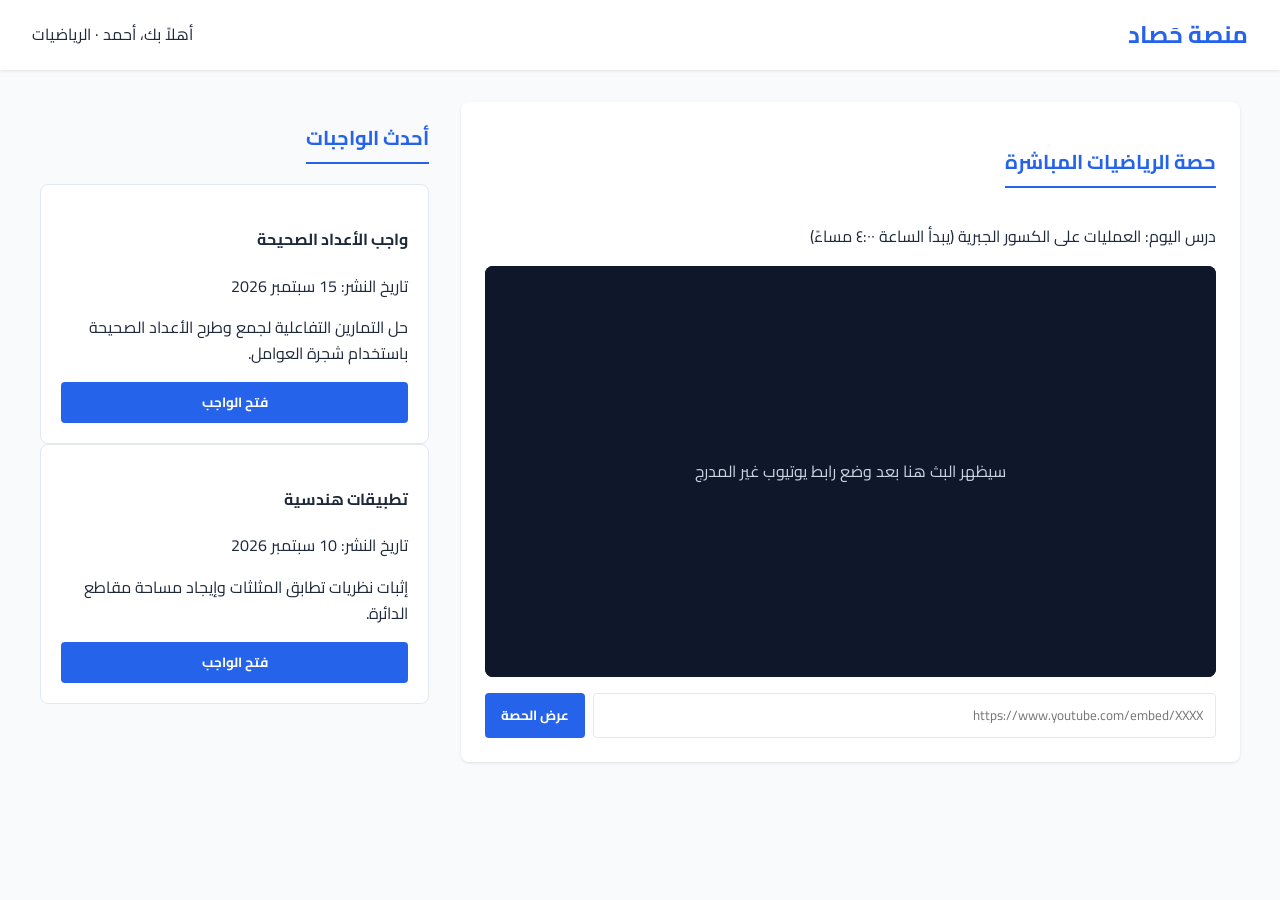
==== index.html @ a53e3abe "Add Hassad student classroom homepage" ====
<!DOCTYPE html>
<html lang="ar" dir="rtl">
<head>
<meta charset="UTF-8">
<meta name="viewport" content="width=device-width, initial-scale=1.0">
<title>لوحة الطالب - حَصاد</title>
<link href="https://fonts.googleapis.com/css2?family=Cairo:wght@400;600;700;800&display=swap" rel="stylesheet">
<style>
:root{--primary-color:#2563eb;--bg-color:#f8fafc;--card-bg:#fff;--text-main:#1e293b;--text-muted:#64748b;--border-color:#e2e8f0}
body{font-family:Cairo,sans-serif;background:var(--bg-color);color:var(--text-main);margin:0;line-height:1.6}
header{background:#fff;padding:1rem 2rem;box-shadow:0 1px 3px rgba(0,0,0,.1);display:flex;justify-content:space-between;align-items:center;flex-wrap:wrap;gap:12px}
header h2{margin:0;color:#2563eb}
.container{max-width:1200px;margin:2rem auto;padding:0 1rem;display:grid;grid-template-columns:2fr 1fr;gap:2rem}
@media(max-width:768px){.container{grid-template-columns:1fr}}
.section-title{font-size:1.25rem;color:#2563eb;border-bottom:2px solid #2563eb;padding-bottom:.5rem;display:inline-block}
.live-section{background:#fff;border-radius:8px;padding:1.5rem;box-shadow:0 1px 3px rgba(0,0,0,.1)}
.assignment-card{background:#fff;border:1px solid #e2e8f0;border-radius:8px;padding:1.25rem}
.video-container{position:relative;padding-bottom:56.25%;height:0;overflow:hidden;border-radius:8px;background:#000;margin-top:1rem}
.video-container iframe,.empty{position:absolute;top:0;right:0;width:100%;height:100%;border:0}
.empty{display:flex;align-items:center;justify-content:center;color:#cbd5e1;text-align:center;background:#0f172a}
.stream-row{display:flex;gap:8px;margin-top:1rem;flex-wrap:wrap}
.stream-row input{flex:1;min-width:180px;border:1px solid #e2e8f0;border-radius:4px;padding:.55rem .75rem;font-family:inherit}
.btn{background:#2563eb;color:#fff;border:0;border-radius:4px;padding:.5rem 1rem;font-weight:700;cursor:pointer;font-family:inherit;width:100%}
.btn.ghost{background:#e2e8f0;color:#1e293b}
.toast{position:fixed;bottom:16px;left:16px;background:#1e293b;color:#fff;padding:10px 14px;border-radius:8px;display:none}
</style>
</head>
<body>
<header>
<h2>منصة حَصاد</h2>
<div>أهلاً بك، أحمد · الرياضيات</div>
</header>
<div class="container">
<main class="live-section">
<h3 class="section-title">حصة الرياضيات المباشرة</h3>
<p>درس اليوم: العمليات على الكسور الجبرية (يبدأ الساعة ٤:٠٠ مساءً)</p>
<div class="video-container" id="player"><div class="empty">سيظهر البث هنا بعد وضع رابط يوتيوب غير المدرج</div></div>
<div class="stream-row">
<input id="embed" placeholder="https://www.youtube.com/embed/XXXX">
<button class="btn" style="width:auto" onclick="showStream()">عرض الحصة</button>
</div>
</main>
<aside id="hw"></aside>
</div>
<div class="toast" id="toast"></div>
<script>
const assignments=[{id:"a1",title:"واجب الأعداد الصحيحة",date:"تاريخ النشر: 15 سبتمبر 2026",text:"حل التمارين التفاعلية لجمع وطرح الأعداد الصحيحة باستخدام شجرة العوامل.",open:true},{id:"a2",title:"تطبيقات هندسية",date:"تاريخ النشر: 10 سبتمبر 2026",text:"إثبات نظريات تطابق المثلثات وإيجاد مساحة مقاطع الدائرة.",open:true}];
function toast(m){const e=document.getElementById("toast");e.textContent=m;e.style.display="block";setTimeout(()=>e.style.display="none",1800)}
function renderHw(){document.getElementById("hw").innerHTML='<h3 class="section-title">أحدث الواجبات</h3>'+assignments.map(a=>'<div class="assignment-card"><h4>'+a.title+'</h4><div class="assignment-meta">'+a.date+'</div><p>'+a.text+'</p><button class="btn" onclick="openHw(\''+a.id+'\')">فتح الواجب</button></div>').join('')}
function openHw(id){toast("تم فتح الواجب")}
function showStream(){const u=document.getElementById("embed").value.trim();if(!u){toast("ضع رابط التضمين أولاً");return}document.getElementById("player").innerHTML='<iframe src="'+u+'" allowfullscreen style="position:absolute;inset:0;width:100%;height:100%;border:0"></iframe>';toast("ظهر البث")}
renderHw();
</script>
</body>
</html>
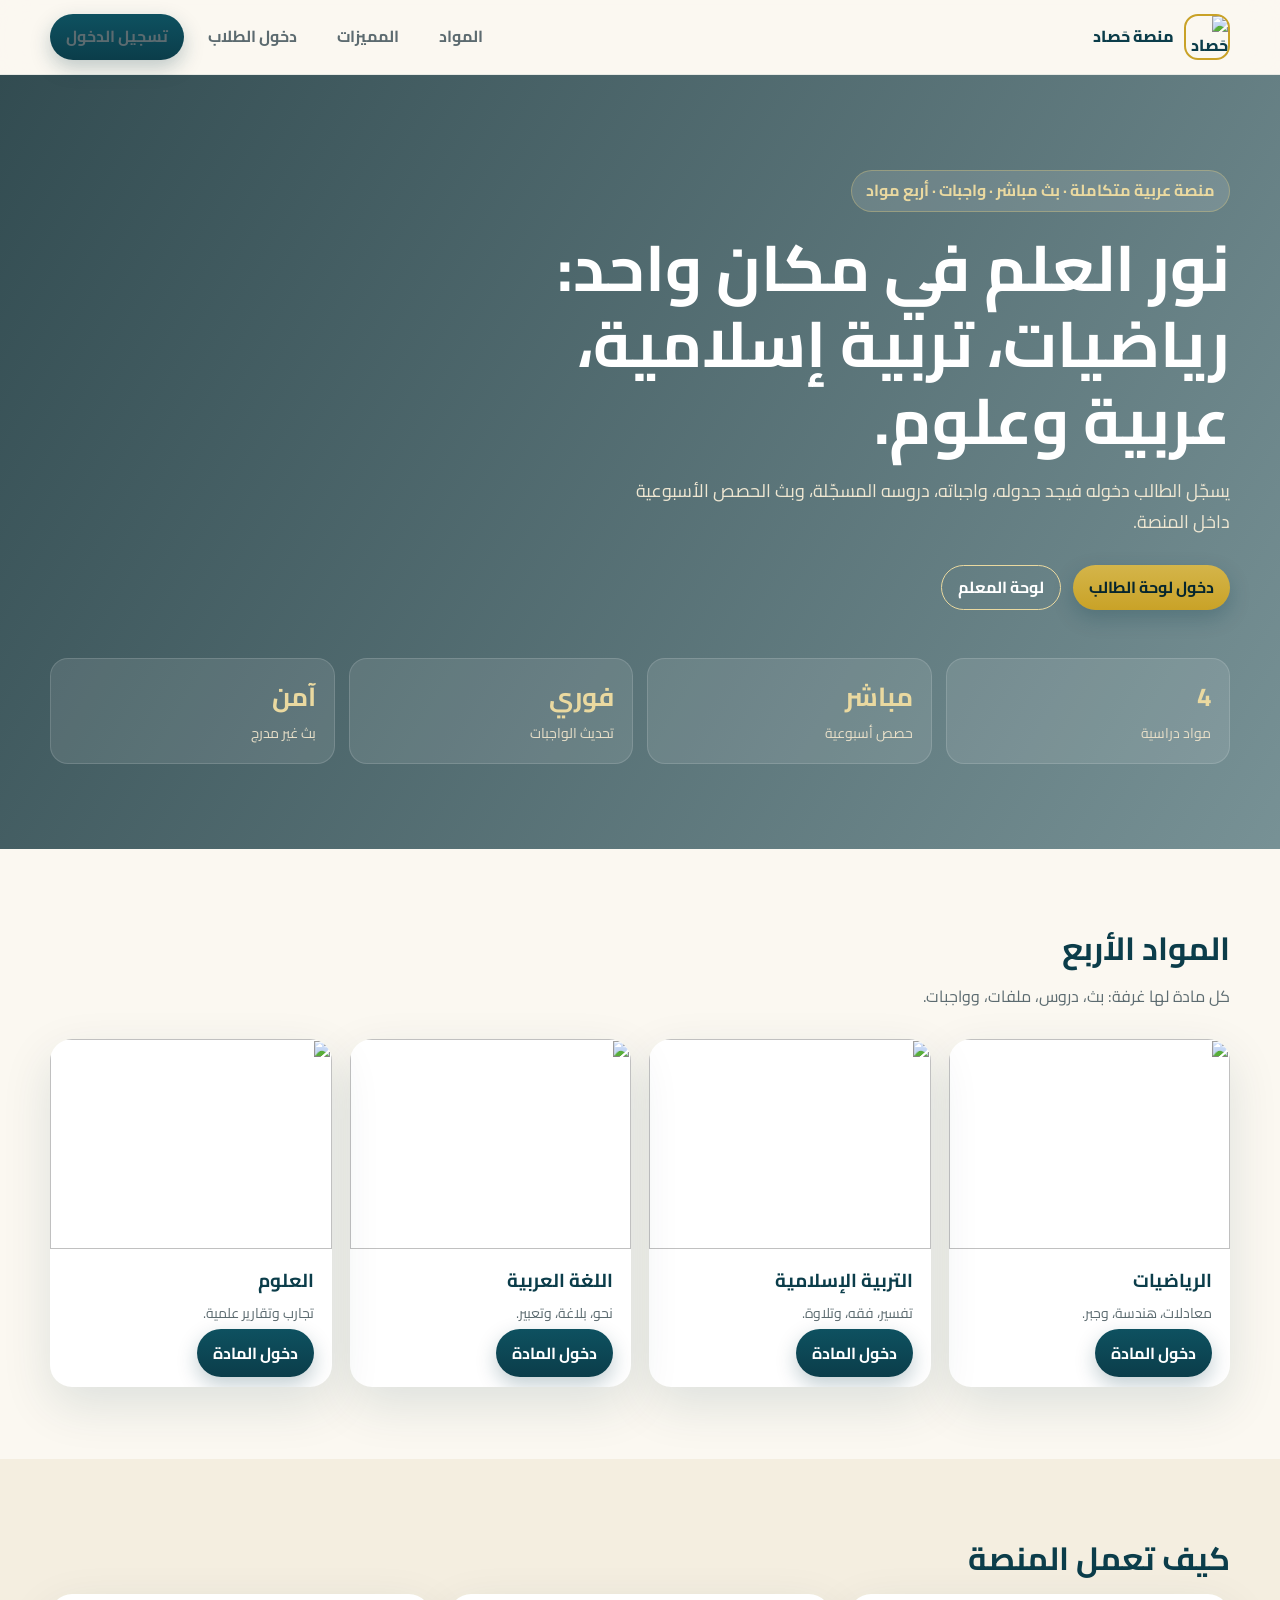
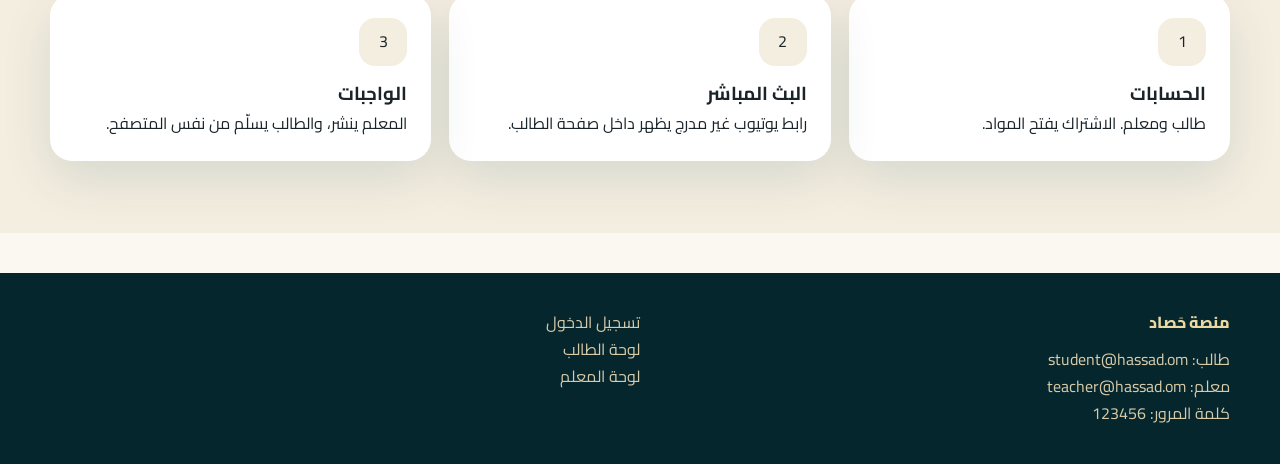
==== commit a45d2a66: "Replace demo classroom with full Hassad homepage" ====
--- a/index.html
+++ b/index.html
@@ -1,55 +1,72 @@
 <!DOCTYPE html>
 <html lang="ar" dir="rtl">
 <head>
-<meta charset="UTF-8">
-<meta name="viewport" content="width=device-width, initial-scale=1.0">
-<title>لوحة الطالب - حَصاد</title>
-<link href="https://fonts.googleapis.com/css2?family=Cairo:wght@400;600;700;800&display=swap" rel="stylesheet">
-<style>
-:root{--primary-color:#2563eb;--bg-color:#f8fafc;--card-bg:#fff;--text-main:#1e293b;--text-muted:#64748b;--border-color:#e2e8f0}
-body{font-family:Cairo,sans-serif;background:var(--bg-color);color:var(--text-main);margin:0;line-height:1.6}
-header{background:#fff;padding:1rem 2rem;box-shadow:0 1px 3px rgba(0,0,0,.1);display:flex;justify-content:space-between;align-items:center;flex-wrap:wrap;gap:12px}
-header h2{margin:0;color:#2563eb}
-.container{max-width:1200px;margin:2rem auto;padding:0 1rem;display:grid;grid-template-columns:2fr 1fr;gap:2rem}
-@media(max-width:768px){.container{grid-template-columns:1fr}}
-.section-title{font-size:1.25rem;color:#2563eb;border-bottom:2px solid #2563eb;padding-bottom:.5rem;display:inline-block}
-.live-section{background:#fff;border-radius:8px;padding:1.5rem;box-shadow:0 1px 3px rgba(0,0,0,.1)}
-.assignment-card{background:#fff;border:1px solid #e2e8f0;border-radius:8px;padding:1.25rem}
-.video-container{position:relative;padding-bottom:56.25%;height:0;overflow:hidden;border-radius:8px;background:#000;margin-top:1rem}
-.video-container iframe,.empty{position:absolute;top:0;right:0;width:100%;height:100%;border:0}
-.empty{display:flex;align-items:center;justify-content:center;color:#cbd5e1;text-align:center;background:#0f172a}
-.stream-row{display:flex;gap:8px;margin-top:1rem;flex-wrap:wrap}
-.stream-row input{flex:1;min-width:180px;border:1px solid #e2e8f0;border-radius:4px;padding:.55rem .75rem;font-family:inherit}
-.btn{background:#2563eb;color:#fff;border:0;border-radius:4px;padding:.5rem 1rem;font-weight:700;cursor:pointer;font-family:inherit;width:100%}
-.btn.ghost{background:#e2e8f0;color:#1e293b}
-.toast{position:fixed;bottom:16px;left:16px;background:#1e293b;color:#fff;padding:10px 14px;border-radius:8px;display:none}
-</style>
+  <meta charset="UTF-8" />
+  <meta name="viewport" content="width=device-width, initial-scale=1.0" />
+  <title>منصة حَصاد التعليمية</title>
+  <link href="https://fonts.googleapis.com/css2?family=Cairo:wght@400;600;700;800&display=swap" rel="stylesheet">
+  <link rel="stylesheet" href="css/style.css" />
 </head>
 <body>
-<header>
-<h2>منصة حَصاد</h2>
-<div>أهلاً بك، أحمد · الرياضيات</div>
-</header>
-<div class="container">
-<main class="live-section">
-<h3 class="section-title">حصة الرياضيات المباشرة</h3>
-<p>درس اليوم: العمليات على الكسور الجبرية (يبدأ الساعة ٤:٠٠ مساءً)</p>
-<div class="video-container" id="player"><div class="empty">سيظهر البث هنا بعد وضع رابط يوتيوب غير المدرج</div></div>
-<div class="stream-row">
-<input id="embed" placeholder="https://www.youtube.com/embed/XXXX">
-<button class="btn" style="width:auto" onclick="showStream()">عرض الحصة</button>
-</div>
-</main>
-<aside id="hw"></aside>
-</div>
-<div class="toast" id="toast"></div>
-<script>
-const assignments=[{id:"a1",title:"واجب الأعداد الصحيحة",date:"تاريخ النشر: 15 سبتمبر 2026",text:"حل التمارين التفاعلية لجمع وطرح الأعداد الصحيحة باستخدام شجرة العوامل.",open:true},{id:"a2",title:"تطبيقات هندسية",date:"تاريخ النشر: 10 سبتمبر 2026",text:"إثبات نظريات تطابق المثلثات وإيجاد مساحة مقاطع الدائرة.",open:true}];
-function toast(m){const e=document.getElementById("toast");e.textContent=m;e.style.display="block";setTimeout(()=>e.style.display="none",1800)}
-function renderHw(){document.getElementById("hw").innerHTML='<h3 class="section-title">أحدث الواجبات</h3>'+assignments.map(a=>'<div class="assignment-card"><h4>'+a.title+'</h4><div class="assignment-meta">'+a.date+'</div><p>'+a.text+'</p><button class="btn" onclick="openHw(\''+a.id+'\')">فتح الواجب</button></div>').join('')}
-function openHw(id){toast("تم فتح الواجب")}
-function showStream(){const u=document.getElementById("embed").value.trim();if(!u){toast("ضع رابط التضمين أولاً");return}document.getElementById("player").innerHTML='<iframe src="'+u+'" allowfullscreen style="position:absolute;inset:0;width:100%;height:100%;border:0"></iframe>';toast("ظهر البث")}
-renderHw();
-</script>
+  <nav class="nav">
+    <div class="container nav-inner">
+      <a class="brand" href="index.html">
+        <img src="https://dummyimage.com/92x92/0b3d4a/ead9a0.png&text=%D8%AD" alt="حَصاد">
+        <span>منصة حَصاد</span>
+      </a>
+      <div class="nav-links">
+        <a href="#subjects">المواد</a>
+        <a href="#features">المميزات</a>
+        <a href="login.html">دخول الطلاب</a>
+        <a class="btn" href="login.html">تسجيل الدخول</a>
+      </div>
+    </div>
+  </nav>
+  <header class="hero">
+    <div class="hero-bg"></div>
+    <div class="container hero-content">
+      <div class="kicker">منصة عربية متكاملة · بث مباشر · واجبات · أربع مواد</div>
+      <h1>نور العلم في مكان واحد:<br>رياضيات، تربية إسلامية، عربية وعلوم.</h1>
+      <p>يسجّل الطالب دخوله فيجد جدوله، واجباته، دروسه المسجّلة، وبث الحصص الأسبوعية داخل المنصة.</p>
+      <div class="hero-actions">
+        <a class="btn btn-gold" href="login.html">دخول لوحة الطالب</a>
+        <a class="btn-outline" href="login.html" style="color:#fff;border-color:#ead9a0">لوحة المعلم</a>
+      </div>
+      <div class="stats">
+        <div class="stat"><b>4</b><span>مواد دراسية</span></div>
+        <div class="stat"><b>مباشر</b><span>حصص أسبوعية</span></div>
+        <div class="stat"><b>فوري</b><span>تحديث الواجبات</span></div>
+        <div class="stat"><b>آمن</b><span>بث غير مدرج</span></div>
+      </div>
+    </div>
+  </header>
+  <section class="section" id="subjects">
+    <div class="container">
+      <h2>المواد الأربع</h2>
+      <p class="lead">كل مادة لها غرفة: بث، دروس، ملفات، وواجبات.</p>
+      <div class="subjects">
+        <article class="subject-card"><img src="https://images.unsplash.com/photo-1635070041078-e363dbe005cb?auto=format&fit=crop&w=800&q=80" alt=""><div class="body"><h3>الرياضيات</h3><p>معادلات، هندسة، وجبر.</p><a class="btn" href="login.html">دخول المادة</a></div></article>
+        <article class="subject-card"><img src="https://images.unsplash.com/photo-1609599006353-e629aaabfeae?auto=format&fit=crop&w=800&q=80" alt=""><div class="body"><h3>التربية الإسلامية</h3><p>تفسير، فقه، وتلاوة.</p><a class="btn" href="login.html">دخول المادة</a></div></article>
+        <article class="subject-card"><img src="https://images.unsplash.com/photo-1456513080800-7d93d16e6986?auto=format&fit=crop&w=800&q=80" alt=""><div class="body"><h3>اللغة العربية</h3><p>نحو، بلاغة، وتعبير.</p><a class="btn" href="login.html">دخول المادة</a></div></article>
+        <article class="subject-card"><img src="https://images.unsplash.com/photo-1532094349884-543bc11b234d?auto=format&fit=crop&w=800&q=80" alt=""><div class="body"><h3>العلوم</h3><p>تجارب وتقارير علمية.</p><a class="btn" href="login.html">دخول المادة</a></div></article>
+      </div>
+    </div>
+  </section>
+  <section class="section" id="features" style="background:#f4eee0">
+    <div class="container">
+      <h2>كيف تعمل المنصة</h2>
+      <div class="features">
+        <div class="feature"><div class="icon-badge">1</div><h3>الحسابات</h3><p>طالب ومعلم. الاشتراك يفتح المواد.</p></div>
+        <div class="feature"><div class="icon-badge">2</div><h3>البث المباشر</h3><p>رابط يوتيوب غير مدرج يظهر داخل صفحة الطالب.</p></div>
+        <div class="feature"><div class="icon-badge">3</div><h3>الواجبات</h3><p>المعلم ينشر، والطالب يسلّم من نفس المتصفح.</p></div>
+      </div>
+    </div>
+  </section>
+  <footer>
+    <div class="container footer-grid">
+      <div><div class="brand" style="color:#ead9a0;margin-bottom:10px">منصة حَصاد</div><p>طالب: student@hassad.om<br>معلم: teacher@hassad.om<br>كلمة المرور: 123456</p></div>
+      <div><p><a href="login.html">تسجيل الدخول</a></p><p><a href="dashboard.html">لوحة الطالب</a></p><p><a href="admin.html">لوحة المعلم</a></p></div>
+    </div>
+  </footer>
 </body>
 </html>
--- a/css/style.css
+++ b/css/style.css
@@ -0,0 +1,58 @@
+:root{--teal-950:#06262e;--teal-900:#0b3d4a;--teal-800:#0e5160;--teal-700:#14697c;--gold-500:#c9a227;--gold-400:#d4b54a;--gold-200:#ead9a0;--cream-50:#fbf8f1;--cream-100:#f4eee0;--cream-200:#e8dcc4;--ink:#1a2428;--muted:#5c6b70;--white:#fff;--success:#1b7a4a;--danger:#b42318;--live:#e11d48;--shadow:0 18px 50px rgba(11,61,74,.12);--radius:22px;--font:"Cairo",system-ui,sans-serif}
+*{box-sizing:border-box;margin:0;padding:0}html{scroll-behavior:smooth}body{font-family:var(--font);background:var(--cream-50);color:var(--ink);direction:rtl;min-height:100vh;line-height:1.7}a{color:inherit;text-decoration:none}button,input,select,textarea{font-family:inherit}img{max-width:100%;display:block}.container{width:min(1180px,calc(100% - 40px));margin-inline:auto}
+.nav{position:sticky;top:0;z-index:40;background:rgba(251,248,241,.88);backdrop-filter:blur(16px);border-bottom:1px solid rgba(11,61,74,.08)}
+.nav-inner{display:flex;align-items:center;justify-content:space-between;padding:14px 0;gap:16px}
+.brand{display:flex;align-items:center;gap:10px;font-weight:800;color:var(--teal-900)}
+.brand img{width:46px;height:46px;object-fit:cover;border-radius:14px;border:2px solid var(--gold-500)}
+.nav-links{display:flex;gap:8px;align-items:center;flex-wrap:wrap}
+.nav-links a,.ghost-btn,.btn{border:0;cursor:pointer;border-radius:999px;padding:9px 16px;font-weight:700}
+.nav-links a{color:var(--muted)}.nav-links a:hover{color:var(--teal-900);background:var(--cream-100)}
+.btn{background:linear-gradient(180deg,var(--teal-800),var(--teal-900));color:#fff;box-shadow:0 8px 20px rgba(11,61,74,.25)}
+.btn-gold{background:linear-gradient(180deg,var(--gold-400),var(--gold-500));color:var(--teal-950)}
+.btn-outline{background:transparent;border:1.5px solid var(--teal-800);color:var(--teal-900);border-radius:999px;padding:8px 16px;font-weight:700;cursor:pointer}
+.ghost-btn{background:var(--cream-100);color:var(--teal-900)}
+.hero{position:relative;overflow:hidden;min-height:86vh;display:grid;place-items:center;color:#fff}
+.hero-bg{position:absolute;inset:0;background:linear-gradient(120deg,rgba(6,38,46,.82),rgba(11,61,74,.55)),url("https://images.unsplash.com/photo-1580582932707-520aed937b7b?auto=format&fit=crop&w=1600&q=80") center/cover no-repeat}
+.hero-content{position:relative;z-index:2;padding:80px 0 70px}
+.kicker{display:inline-flex;background:rgba(255,255,255,.12);border:1px solid rgba(233,205,120,.35);color:var(--gold-200);padding:6px 14px;border-radius:999px;font-weight:700;margin-bottom:18px}
+.hero h1{font-size:clamp(34px,5vw,64px);line-height:1.2;max-width:780px}
+.hero p{max-width:620px;margin:16px 0 28px;font-size:18px;color:#efe7d2}
+.hero-actions{display:flex;gap:12px;flex-wrap:wrap}
+.stats{display:grid;grid-template-columns:repeat(4,1fr);gap:14px;margin-top:48px}
+.stat{background:rgba(255,255,255,.1);border:1px solid rgba(255,255,255,.14);border-radius:18px;padding:16px 18px}
+.stat b{display:block;font-size:26px;color:var(--gold-200)}.stat span{color:#e8dfc8;font-size:14px}
+.section{padding:72px 0}.section h2{font-size:32px;color:var(--teal-900);margin-bottom:8px}.lead{color:var(--muted);margin-bottom:28px;max-width:640px}
+.subjects{display:grid;grid-template-columns:repeat(4,1fr);gap:18px}
+.subject-card{background:#fff;border-radius:var(--radius);overflow:hidden;box-shadow:var(--shadow)}
+.subject-card img{height:210px;width:100%;object-fit:cover}.subject-card .body{padding:16px 18px 20px}.subject-card h3{color:var(--teal-900);margin-bottom:6px}.subject-card p{color:var(--muted);font-size:14px;margin-bottom:14px}
+.features{display:grid;grid-template-columns:repeat(3,1fr);gap:18px}
+.feature{background:#fff;border-radius:var(--radius);padding:24px;box-shadow:var(--shadow)}
+.icon-badge{width:48px;height:48px;border-radius:16px;display:grid;place-items:center;background:var(--cream-100);margin-bottom:12px}
+.auth-wrap{min-height:calc(100vh - 80px);display:grid;place-items:center;padding:40px 0}
+.auth-card{width:min(460px,100%);background:#fff;border-radius:28px;box-shadow:var(--shadow);padding:32px 28px}
+.auth-card h1{color:var(--teal-900);margin:8px 0 6px}
+.field{margin-bottom:14px}.field label{display:block;font-weight:700;margin-bottom:6px;color:var(--teal-900)}
+.field input,.field select,.field textarea{width:100%;border:1.5px solid #d9d0bc;background:var(--cream-50);border-radius:14px;padding:12px 14px;font-size:15px}
+.hint{color:var(--muted);font-size:13px;margin-top:10px}.error{color:var(--danger);font-weight:700;min-height:22px}
+.app-shell{display:grid;grid-template-columns:260px 1fr;min-height:100vh}
+.sidebar{background:var(--teal-950);color:#e8dfc8;padding:22px 16px}
+.side-nav{display:flex;flex-direction:column;gap:6px;margin-top:28px}
+.side-nav a{padding:10px 12px;border-radius:12px;color:#d8cba8}
+.side-nav a.active,.side-nav a:hover{background:rgba(201,162,39,.16);color:#fff}
+.main{padding:28px}.topbar{display:flex;justify-content:space-between;align-items:center;gap:12px;margin-bottom:24px}
+.user-chip{display:flex;align-items:center;gap:10px;background:#fff;padding:8px 12px;border-radius:999px;box-shadow:var(--shadow)}
+.avatar{width:38px;height:38px;border-radius:50%;background:var(--teal-800);color:#fff;display:grid;place-items:center;font-weight:800}
+.grid-4{display:grid;grid-template-columns:repeat(4,1fr);gap:16px}.grid-2{display:grid;grid-template-columns:1.4fr .8fr;gap:16px}
+.card{background:#fff;border-radius:22px;padding:18px;box-shadow:var(--shadow)}
+.mini-subject img{height:120px;width:100%;object-fit:cover;border-radius:16px;margin-bottom:10px}
+.live-dot{width:8px;height:8px;background:var(--live);border-radius:50%;display:inline-block;margin-left:6px}
+.badge{display:inline-flex;border-radius:999px;padding:4px 10px;font-size:12px;font-weight:800}
+.badge-live{background:#ffe4e8;color:var(--live)}.badge-soon{background:#fff4d6;color:#8a6a00}.badge-done{background:#e5f6ec;color:var(--success)}.badge-wait{background:#eef3f5;color:var(--muted)}
+.list{display:flex;flex-direction:column;gap:10px}.row{display:flex;justify-content:space-between;align-items:center;gap:10px;padding:12px;background:var(--cream-50);border-radius:14px}
+.tabs{display:flex;gap:8px;flex-wrap:wrap;margin-bottom:16px}.tab{border:0;background:var(--cream-100);color:var(--teal-900);padding:8px 14px;border-radius:999px;font-weight:700;cursor:pointer}.tab.active{background:var(--teal-900);color:#fff}
+.panel{display:none}.panel.active{display:block}
+.player{background:#06161b;border-radius:20px;overflow:hidden;aspect-ratio:16/9;position:relative}.player iframe{width:100%;height:100%;border:0}.player-empty{height:100%;display:grid;place-items:center;color:#ead9a0;text-align:center;padding:24px}
+.table{width:100%;border-collapse:collapse}.table th,.table td{text-align:right;padding:12px 10px;border-bottom:1px solid #eee3cc}
+footer{background:var(--teal-950);color:#d8cba8;padding:36px 0;margin-top:40px}.footer-grid{display:grid;grid-template-columns:2fr 1fr 1fr;gap:24px}
+.toast{position:fixed;bottom:20px;left:20px;background:var(--teal-900);color:#fff;padding:12px 16px;border-radius:14px;display:none;z-index:80}
+@media(max-width:980px){.subjects,.features,.stats,.grid-4,.grid-2,.footer-grid,.app-shell{grid-template-columns:1fr}.sidebar{height:auto}}
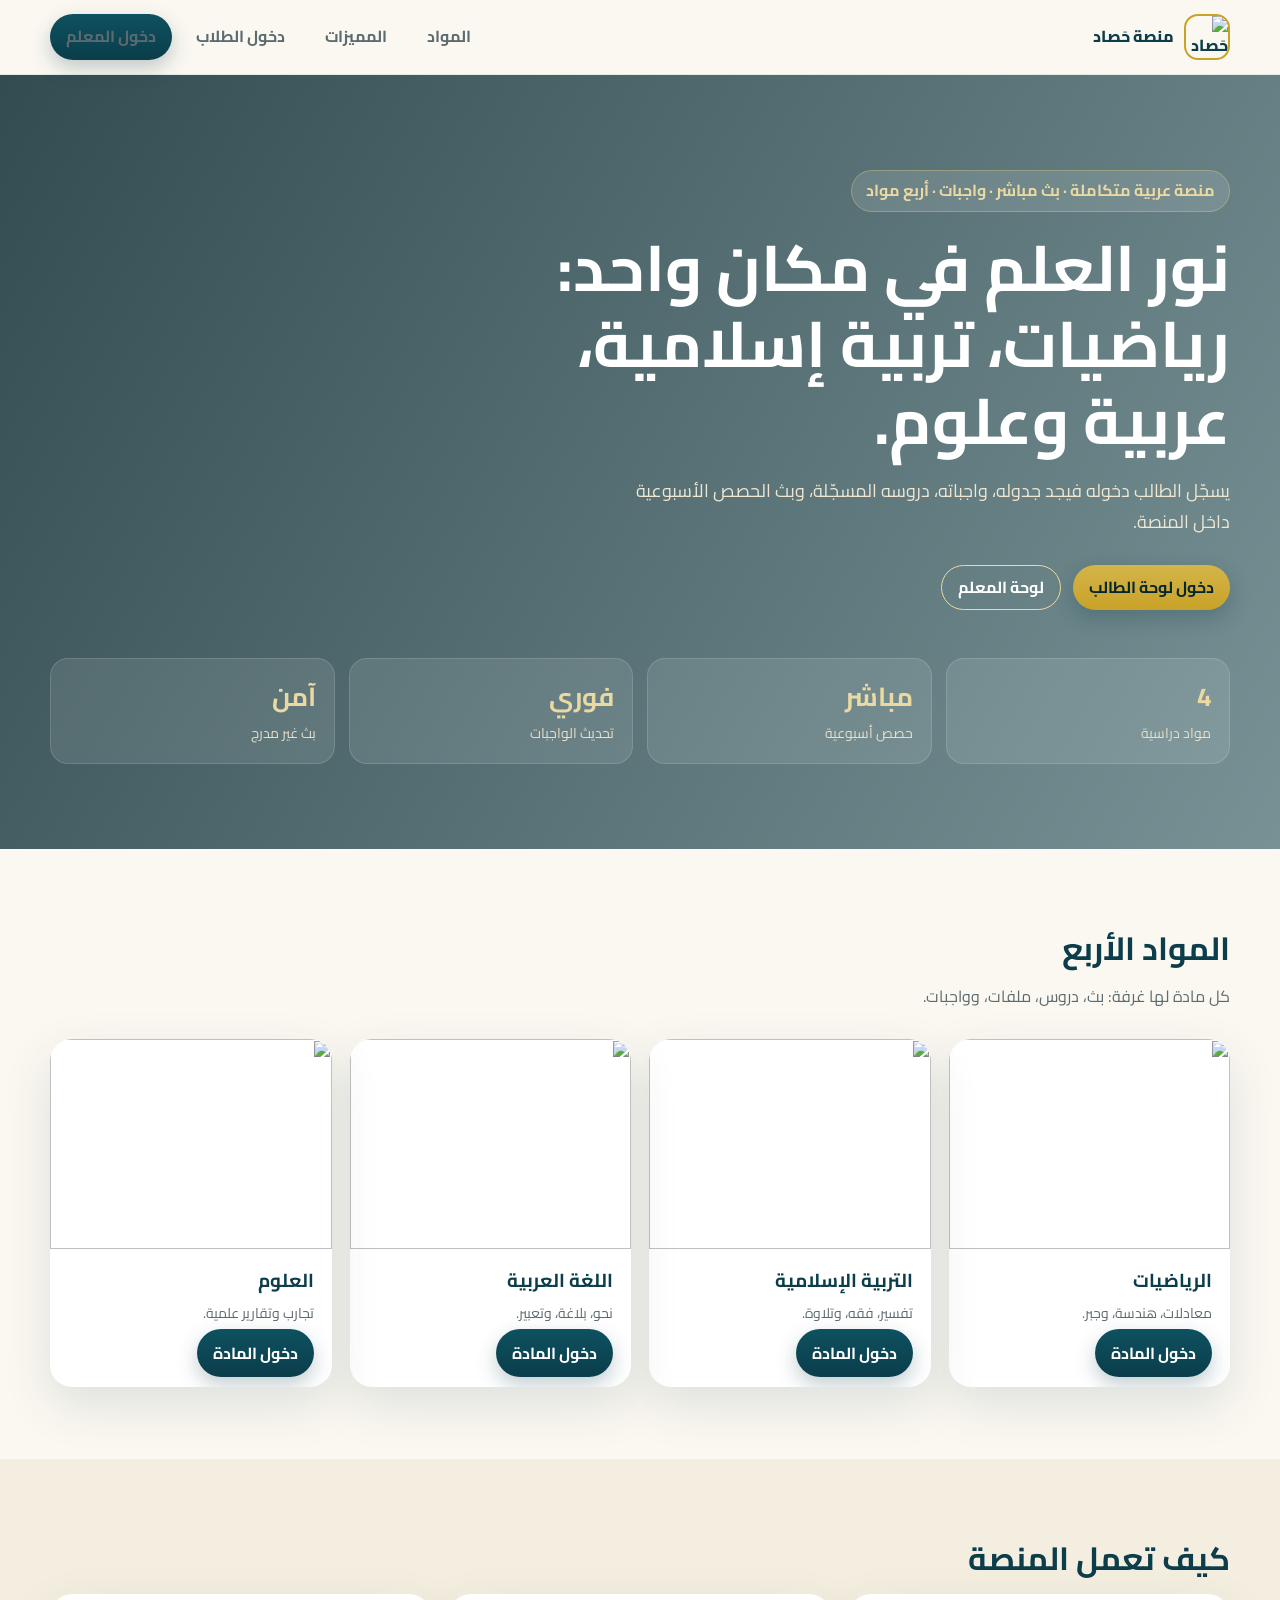
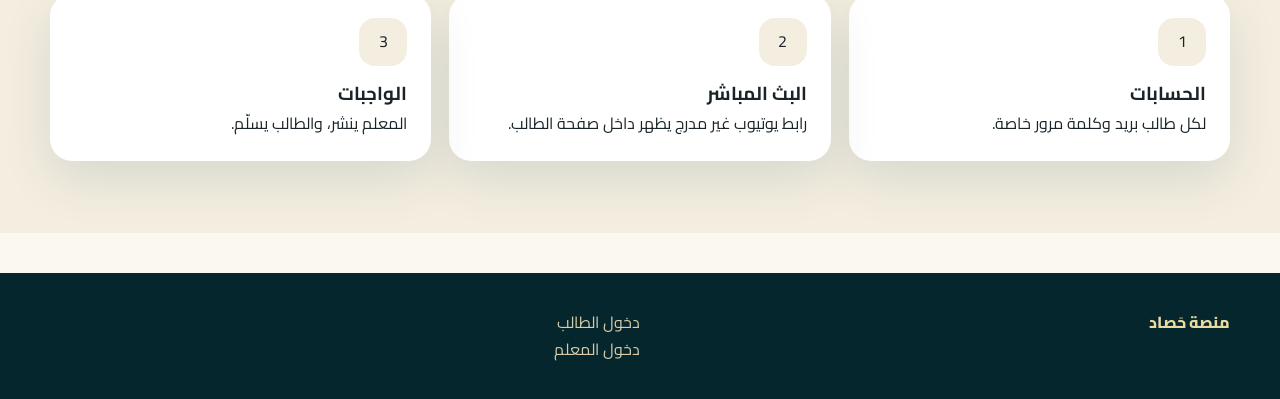
==== commit 6f6122c0: "Point teacher button to teacher login" ====
--- a/index.html
+++ b/index.html
@@ -18,7 +18,7 @@
         <a href="#subjects">المواد</a>
         <a href="#features">المميزات</a>
         <a href="login.html">دخول الطلاب</a>
-        <a class="btn" href="login.html">تسجيل الدخول</a>
+        <a class="btn" href="login.html?as=teacher">دخول المعلم</a>
       </div>
     </div>
   </nav>
@@ -30,7 +30,7 @@
       <p>يسجّل الطالب دخوله فيجد جدوله، واجباته، دروسه المسجّلة، وبث الحصص الأسبوعية داخل المنصة.</p>
       <div class="hero-actions">
         <a class="btn btn-gold" href="login.html">دخول لوحة الطالب</a>
-        <a class="btn-outline" href="login.html" style="color:#fff;border-color:#ead9a0">لوحة المعلم</a>
+        <a class="btn-outline" href="login.html?as=teacher" style="color:#fff;border-color:#ead9a0">لوحة المعلم</a>
       </div>
       <div class="stats">
         <div class="stat"><b>4</b><span>مواد دراسية</span></div>
@@ -56,16 +56,16 @@
     <div class="container">
       <h2>كيف تعمل المنصة</h2>
       <div class="features">
-        <div class="feature"><div class="icon-badge">1</div><h3>الحسابات</h3><p>طالب ومعلم. الاشتراك يفتح المواد.</p></div>
+        <div class="feature"><div class="icon-badge">1</div><h3>الحسابات</h3><p>لكل طالب بريد وكلمة مرور خاصة.</p></div>
         <div class="feature"><div class="icon-badge">2</div><h3>البث المباشر</h3><p>رابط يوتيوب غير مدرج يظهر داخل صفحة الطالب.</p></div>
-        <div class="feature"><div class="icon-badge">3</div><h3>الواجبات</h3><p>المعلم ينشر، والطالب يسلّم من نفس المتصفح.</p></div>
+        <div class="feature"><div class="icon-badge">3</div><h3>الواجبات</h3><p>المعلم ينشر، والطالب يسلّم.</p></div>
       </div>
     </div>
   </section>
   <footer>
     <div class="container footer-grid">
-      <div><div class="brand" style="color:#ead9a0;margin-bottom:10px">منصة حَصاد</div><p>طالب: student@hassad.om<br>معلم: teacher@hassad.om<br>كلمة المرور: 123456</p></div>
-      <div><p><a href="login.html">تسجيل الدخول</a></p><p><a href="dashboard.html">لوحة الطالب</a></p><p><a href="admin.html">لوحة المعلم</a></p></div>
+      <div><div class="brand" style="color:#ead9a0;margin-bottom:10px">منصة حَصاد</div></div>
+      <div><p><a href="login.html">دخول الطالب</a></p><p><a href="login.html?as=teacher">دخول المعلم</a></p></div>
     </div>
   </footer>
 </body>
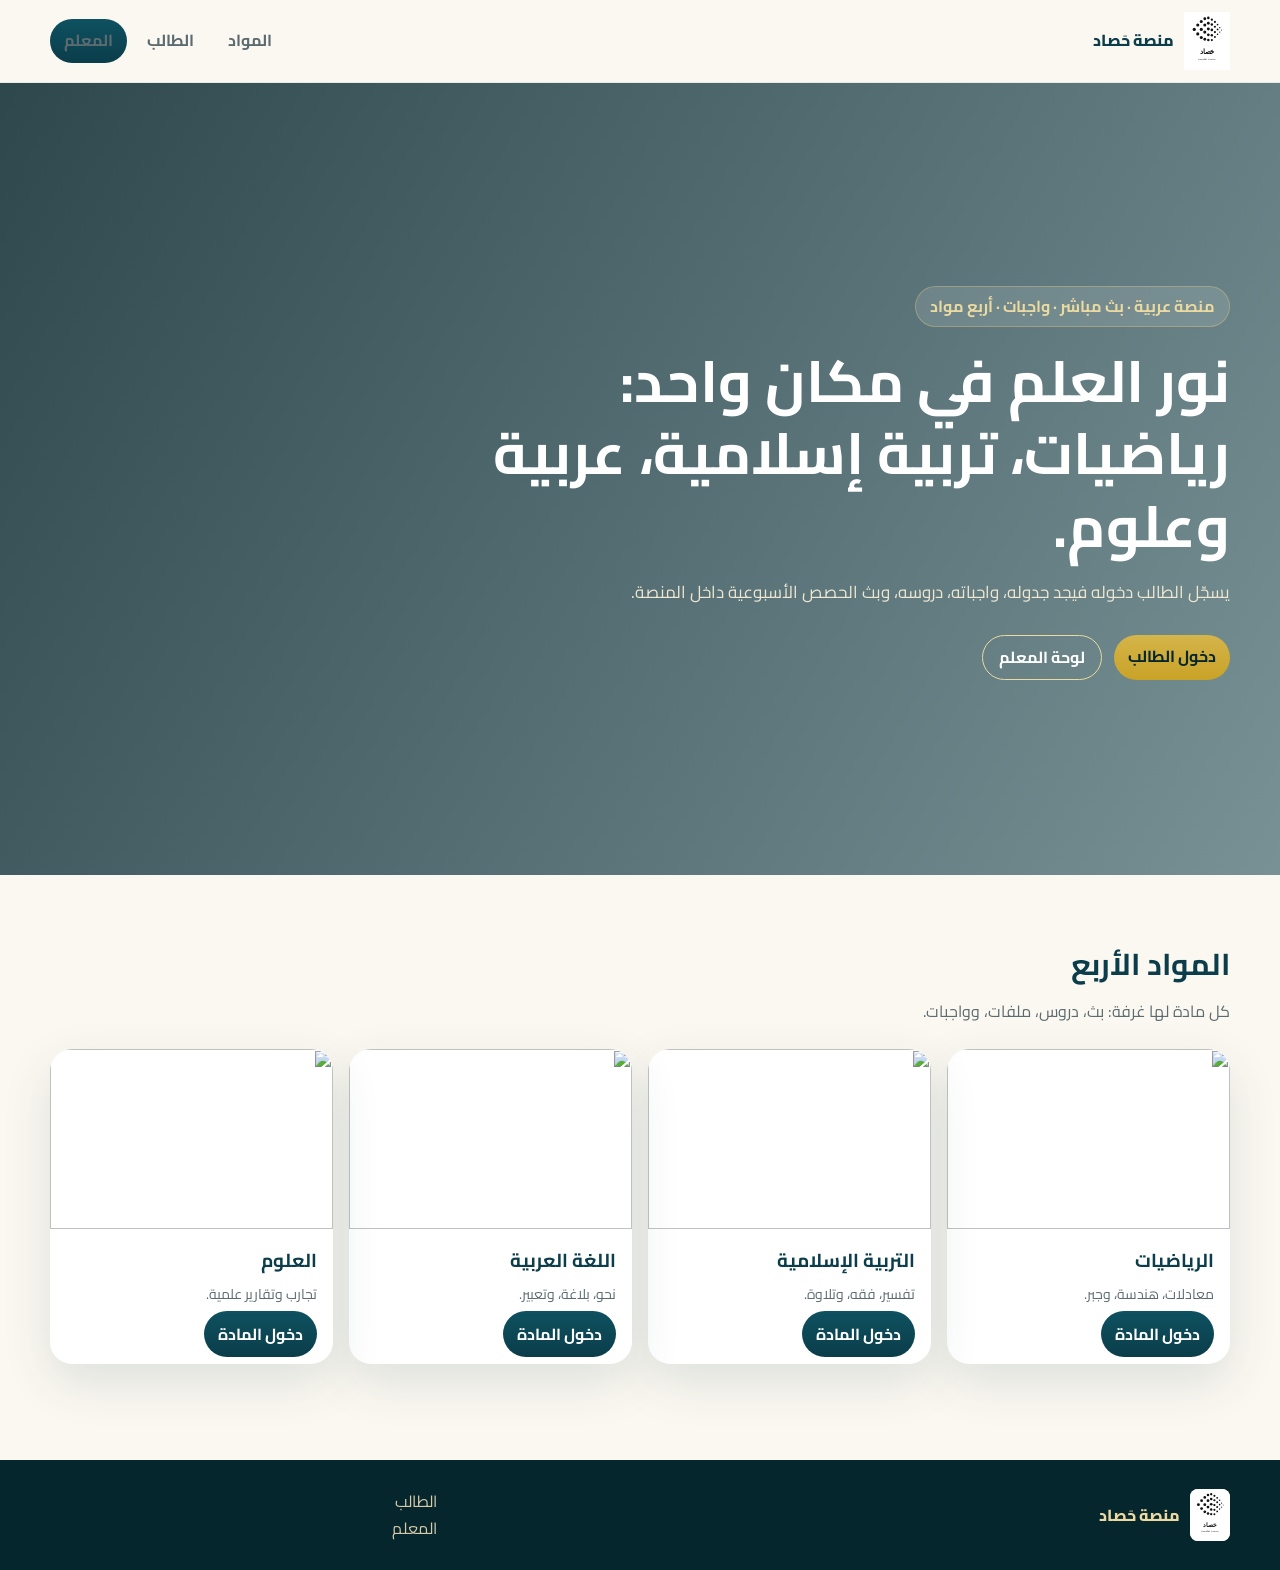
==== commit cf42bec3: "Use Hassad globe logo in header" ====
--- a/index.html
+++ b/index.html
@@ -6,37 +6,31 @@
   <title>منصة حَصاد التعليمية</title>
   <link href="https://fonts.googleapis.com/css2?family=Cairo:wght@400;600;700;800&display=swap" rel="stylesheet">
   <link rel="stylesheet" href="css/style.css" />
+  <link rel="icon" href="assets/logo.svg">
 </head>
 <body>
   <nav class="nav">
     <div class="container nav-inner">
       <a class="brand" href="index.html">
-        <img src="https://dummyimage.com/92x92/0b3d4a/ead9a0.png&text=%D8%AD" alt="حَصاد">
+        <img src="assets/logo.svg" alt="حَصاد" style="width:46px;height:58px;object-fit:contain;border:0;border-radius:0;background:#fff">
         <span>منصة حَصاد</span>
       </a>
       <div class="nav-links">
         <a href="#subjects">المواد</a>
-        <a href="#features">المميزات</a>
-        <a href="login.html">دخول الطلاب</a>
-        <a class="btn" href="login.html?as=teacher">دخول المعلم</a>
+        <a href="login.html">الطالب</a>
+        <a class="btn" href="login.html?as=teacher">المعلم</a>
       </div>
     </div>
   </nav>
   <header class="hero">
     <div class="hero-bg"></div>
     <div class="container hero-content">
-      <div class="kicker">منصة عربية متكاملة · بث مباشر · واجبات · أربع مواد</div>
+      <div class="kicker">منصة عربية · بث مباشر · واجبات · أربع مواد</div>
       <h1>نور العلم في مكان واحد:<br>رياضيات، تربية إسلامية، عربية وعلوم.</h1>
-      <p>يسجّل الطالب دخوله فيجد جدوله، واجباته، دروسه المسجّلة، وبث الحصص الأسبوعية داخل المنصة.</p>
+      <p>يسجّل الطالب دخوله فيجد جدوله، واجباته، دروسه، وبث الحصص الأسبوعية داخل المنصة.</p>
       <div class="hero-actions">
-        <a class="btn btn-gold" href="login.html">دخول لوحة الطالب</a>
-        <a class="btn-outline" href="login.html?as=teacher" style="color:#fff;border-color:#ead9a0">لوحة المعلم</a>
-      </div>
-      <div class="stats">
-        <div class="stat"><b>4</b><span>مواد دراسية</span></div>
-        <div class="stat"><b>مباشر</b><span>حصص أسبوعية</span></div>
-        <div class="stat"><b>فوري</b><span>تحديث الواجبات</span></div>
-        <div class="stat"><b>آمن</b><span>بث غير مدرج</span></div>
+        <a class="btn btn-gold" href="login.html">دخول الطالب</a>
+        <a class="btn-outline" href="login.html?as=teacher">لوحة المعلم</a>
       </div>
     </div>
   </header>
@@ -52,20 +46,10 @@
       </div>
     </div>
   </section>
-  <section class="section" id="features" style="background:#f4eee0">
-    <div class="container">
-      <h2>كيف تعمل المنصة</h2>
-      <div class="features">
-        <div class="feature"><div class="icon-badge">1</div><h3>الحسابات</h3><p>لكل طالب بريد وكلمة مرور خاصة.</p></div>
-        <div class="feature"><div class="icon-badge">2</div><h3>البث المباشر</h3><p>رابط يوتيوب غير مدرج يظهر داخل صفحة الطالب.</p></div>
-        <div class="feature"><div class="icon-badge">3</div><h3>الواجبات</h3><p>المعلم ينشر، والطالب يسلّم.</p></div>
-      </div>
-    </div>
-  </section>
   <footer>
     <div class="container footer-grid">
-      <div><div class="brand" style="color:#ead9a0;margin-bottom:10px">منصة حَصاد</div></div>
-      <div><p><a href="login.html">دخول الطالب</a></p><p><a href="login.html?as=teacher">دخول المعلم</a></p></div>
+      <div class="brand" style="color:#ead9a0"><img src="assets/logo.svg" alt="" style="width:40px;height:52px;object-fit:contain;background:#fff;border-radius:8px"> منصة حَصاد</div>
+      <div><p><a href="login.html">الطالب</a></p><p><a href="login.html?as=teacher">المعلم</a></p></div>
     </div>
   </footer>
 </body>
--- a/css/style.css
+++ b/css/style.css
@@ -1,58 +1,57 @@
 :root{--teal-950:#06262e;--teal-900:#0b3d4a;--teal-800:#0e5160;--teal-700:#14697c;--gold-500:#c9a227;--gold-400:#d4b54a;--gold-200:#ead9a0;--cream-50:#fbf8f1;--cream-100:#f4eee0;--cream-200:#e8dcc4;--ink:#1a2428;--muted:#5c6b70;--white:#fff;--success:#1b7a4a;--danger:#b42318;--live:#e11d48;--shadow:0 18px 50px rgba(11,61,74,.12);--radius:22px;--font:"Cairo",system-ui,sans-serif}
-*{box-sizing:border-box;margin:0;padding:0}html{scroll-behavior:smooth}body{font-family:var(--font);background:var(--cream-50);color:var(--ink);direction:rtl;min-height:100vh;line-height:1.7}a{color:inherit;text-decoration:none}button,input,select,textarea{font-family:inherit}img{max-width:100%;display:block}.container{width:min(1180px,calc(100% - 40px));margin-inline:auto}
-.nav{position:sticky;top:0;z-index:40;background:rgba(251,248,241,.88);backdrop-filter:blur(16px);border-bottom:1px solid rgba(11,61,74,.08)}
-.nav-inner{display:flex;align-items:center;justify-content:space-between;padding:14px 0;gap:16px}
+*{box-sizing:border-box;margin:0;padding:0}html{scroll-behavior:smooth}body{font-family:var(--font);background:var(--cream-50);color:var(--ink);direction:rtl;min-height:100vh;line-height:1.7}a{color:inherit;text-decoration:none}button,input,select,textarea{font-family:inherit}img{max-width:100%;display:block}.container{width:min(1180px,calc(100% - 32px));margin-inline:auto}
+.nav{position:sticky;top:0;z-index:40;background:rgba(251,248,241,.94);backdrop-filter:blur(16px);border-bottom:1px solid rgba(11,61,74,.08)}
+.nav-inner{display:flex;align-items:center;justify-content:space-between;padding:12px 0;gap:12px;flex-wrap:wrap}
 .brand{display:flex;align-items:center;gap:10px;font-weight:800;color:var(--teal-900)}
-.brand img{width:46px;height:46px;object-fit:cover;border-radius:14px;border:2px solid var(--gold-500)}
-.nav-links{display:flex;gap:8px;align-items:center;flex-wrap:wrap}
-.nav-links a,.ghost-btn,.btn{border:0;cursor:pointer;border-radius:999px;padding:9px 16px;font-weight:700}
+.brand-mark{width:42px;height:42px;border-radius:14px;display:grid;place-items:center;background:var(--teal-900);color:var(--gold-200);border:2px solid var(--gold-500);font-weight:800}
+.nav-links{display:flex;gap:6px;align-items:center;flex-wrap:wrap}
+.nav-links a,.ghost-btn,.btn{border:0;cursor:pointer;border-radius:999px;padding:8px 14px;font-weight:700}
 .nav-links a{color:var(--muted)}.nav-links a:hover{color:var(--teal-900);background:var(--cream-100)}
-.btn{background:linear-gradient(180deg,var(--teal-800),var(--teal-900));color:#fff;box-shadow:0 8px 20px rgba(11,61,74,.25)}
+.btn{background:linear-gradient(180deg,var(--teal-800),var(--teal-900));color:#fff}
 .btn-gold{background:linear-gradient(180deg,var(--gold-400),var(--gold-500));color:var(--teal-950)}
-.btn-outline{background:transparent;border:1.5px solid var(--teal-800);color:var(--teal-900);border-radius:999px;padding:8px 16px;font-weight:700;cursor:pointer}
+.btn-outline{background:transparent;border:1.5px solid var(--gold-200);color:#fff;border-radius:999px;padding:8px 16px;font-weight:700;cursor:pointer}
 .ghost-btn{background:var(--cream-100);color:var(--teal-900)}
-.hero{position:relative;overflow:hidden;min-height:86vh;display:grid;place-items:center;color:#fff}
-.hero-bg{position:absolute;inset:0;background:linear-gradient(120deg,rgba(6,38,46,.82),rgba(11,61,74,.55)),url("https://images.unsplash.com/photo-1580582932707-520aed937b7b?auto=format&fit=crop&w=1600&q=80") center/cover no-repeat}
-.hero-content{position:relative;z-index:2;padding:80px 0 70px}
+.hero{position:relative;overflow:hidden;min-height:88vh;display:grid;place-items:center;color:#fff}
+.hero-bg{position:absolute;inset:0;background:linear-gradient(120deg,rgba(6,38,46,.84),rgba(11,61,74,.55)),url("https://images.unsplash.com/photo-1580582932707-520aed937b7b?auto=format&fit=crop&w=1600&q=80") center/cover no-repeat}
+.hero-content{position:relative;z-index:2;padding:72px 0 64px}
 .kicker{display:inline-flex;background:rgba(255,255,255,.12);border:1px solid rgba(233,205,120,.35);color:var(--gold-200);padding:6px 14px;border-radius:999px;font-weight:700;margin-bottom:18px}
-.hero h1{font-size:clamp(34px,5vw,64px);line-height:1.2;max-width:780px}
-.hero p{max-width:620px;margin:16px 0 28px;font-size:18px;color:#efe7d2}
+.hero h1{font-size:clamp(30px,6vw,58px);line-height:1.25;max-width:780px}
+.hero p{max-width:620px;margin:16px 0 28px;font-size:17px;color:#efe7d2}
 .hero-actions{display:flex;gap:12px;flex-wrap:wrap}
-.stats{display:grid;grid-template-columns:repeat(4,1fr);gap:14px;margin-top:48px}
-.stat{background:rgba(255,255,255,.1);border:1px solid rgba(255,255,255,.14);border-radius:18px;padding:16px 18px}
-.stat b{display:block;font-size:26px;color:var(--gold-200)}.stat span{color:#e8dfc8;font-size:14px}
-.section{padding:72px 0}.section h2{font-size:32px;color:var(--teal-900);margin-bottom:8px}.lead{color:var(--muted);margin-bottom:28px;max-width:640px}
-.subjects{display:grid;grid-template-columns:repeat(4,1fr);gap:18px}
+.stats{display:grid;grid-template-columns:repeat(4,1fr);gap:12px;margin-top:40px}
+.stat{background:rgba(255,255,255,.1);border:1px solid rgba(255,255,255,.14);border-radius:18px;padding:14px 16px}
+.stat b{display:block;font-size:24px;color:var(--gold-200)}.stat span{color:#e8dfc8;font-size:13px}
+.section{padding:64px 0}.section h2{font-size:30px;color:var(--teal-900);margin-bottom:8px}.lead{color:var(--muted);margin-bottom:24px;max-width:640px}
+.subjects{display:grid;grid-template-columns:repeat(4,1fr);gap:16px}
 .subject-card{background:#fff;border-radius:var(--radius);overflow:hidden;box-shadow:var(--shadow)}
-.subject-card img{height:210px;width:100%;object-fit:cover}.subject-card .body{padding:16px 18px 20px}.subject-card h3{color:var(--teal-900);margin-bottom:6px}.subject-card p{color:var(--muted);font-size:14px;margin-bottom:14px}
-.features{display:grid;grid-template-columns:repeat(3,1fr);gap:18px}
-.feature{background:#fff;border-radius:var(--radius);padding:24px;box-shadow:var(--shadow)}
-.icon-badge{width:48px;height:48px;border-radius:16px;display:grid;place-items:center;background:var(--cream-100);margin-bottom:12px}
+.subject-card img{height:180px;width:100%;object-fit:cover}.subject-card .body{padding:16px}.subject-card h3{color:var(--teal-900);margin-bottom:6px}.subject-card p{color:var(--muted);font-size:14px;margin-bottom:14px}
+.features{display:grid;grid-template-columns:repeat(3,1fr);gap:16px}
+.feature{background:#fff;border-radius:var(--radius);padding:22px;box-shadow:var(--shadow)}
+.icon-badge{width:44px;height:44px;border-radius:14px;display:grid;place-items:center;background:var(--cream-100);margin-bottom:12px;font-weight:800;color:var(--teal-900)}
 .auth-wrap{min-height:calc(100vh - 80px);display:grid;place-items:center;padding:40px 0}
-.auth-card{width:min(460px,100%);background:#fff;border-radius:28px;box-shadow:var(--shadow);padding:32px 28px}
+.auth-card{width:min(440px,100%);background:#fff;border-radius:28px;box-shadow:var(--shadow);padding:32px 26px}
 .auth-card h1{color:var(--teal-900);margin:8px 0 6px}
 .field{margin-bottom:14px}.field label{display:block;font-weight:700;margin-bottom:6px;color:var(--teal-900)}
 .field input,.field select,.field textarea{width:100%;border:1.5px solid #d9d0bc;background:var(--cream-50);border-radius:14px;padding:12px 14px;font-size:15px}
 .hint{color:var(--muted);font-size:13px;margin-top:10px}.error{color:var(--danger);font-weight:700;min-height:22px}
-.app-shell{display:grid;grid-template-columns:260px 1fr;min-height:100vh}
-.sidebar{background:var(--teal-950);color:#e8dfc8;padding:22px 16px}
-.side-nav{display:flex;flex-direction:column;gap:6px;margin-top:28px}
+.app-shell{display:grid;grid-template-columns:240px 1fr;min-height:100vh}
+.sidebar{background:var(--teal-950);color:#e8dfc8;padding:20px 14px}
+.side-nav{display:flex;flex-direction:column;gap:6px;margin-top:24px}
 .side-nav a{padding:10px 12px;border-radius:12px;color:#d8cba8}
 .side-nav a.active,.side-nav a:hover{background:rgba(201,162,39,.16);color:#fff}
-.main{padding:28px}.topbar{display:flex;justify-content:space-between;align-items:center;gap:12px;margin-bottom:24px}
+.main{padding:22px}.topbar{display:flex;justify-content:space-between;align-items:center;gap:12px;margin-bottom:20px;flex-wrap:wrap}
 .user-chip{display:flex;align-items:center;gap:10px;background:#fff;padding:8px 12px;border-radius:999px;box-shadow:var(--shadow)}
-.avatar{width:38px;height:38px;border-radius:50%;background:var(--teal-800);color:#fff;display:grid;place-items:center;font-weight:800}
-.grid-4{display:grid;grid-template-columns:repeat(4,1fr);gap:16px}.grid-2{display:grid;grid-template-columns:1.4fr .8fr;gap:16px}
-.card{background:#fff;border-radius:22px;padding:18px;box-shadow:var(--shadow)}
-.mini-subject img{height:120px;width:100%;object-fit:cover;border-radius:16px;margin-bottom:10px}
-.live-dot{width:8px;height:8px;background:var(--live);border-radius:50%;display:inline-block;margin-left:6px}
+.avatar{width:36px;height:36px;border-radius:50%;background:var(--teal-800);color:#fff;display:grid;place-items:center;font-weight:800}
+.grid-4{display:grid;grid-template-columns:repeat(4,1fr);gap:14px}.grid-2{display:grid;grid-template-columns:1.3fr .7fr;gap:14px}
+.card{background:#fff;border-radius:20px;padding:16px;box-shadow:var(--shadow)}
+.mini-subject img{height:110px;width:100%;object-fit:cover;border-radius:14px;margin-bottom:10px}
 .badge{display:inline-flex;border-radius:999px;padding:4px 10px;font-size:12px;font-weight:800}
 .badge-live{background:#ffe4e8;color:var(--live)}.badge-soon{background:#fff4d6;color:#8a6a00}.badge-done{background:#e5f6ec;color:var(--success)}.badge-wait{background:#eef3f5;color:var(--muted)}
 .list{display:flex;flex-direction:column;gap:10px}.row{display:flex;justify-content:space-between;align-items:center;gap:10px;padding:12px;background:var(--cream-50);border-radius:14px}
 .tabs{display:flex;gap:8px;flex-wrap:wrap;margin-bottom:16px}.tab{border:0;background:var(--cream-100);color:var(--teal-900);padding:8px 14px;border-radius:999px;font-weight:700;cursor:pointer}.tab.active{background:var(--teal-900);color:#fff}
 .panel{display:none}.panel.active{display:block}
-.player{background:#06161b;border-radius:20px;overflow:hidden;aspect-ratio:16/9;position:relative}.player iframe{width:100%;height:100%;border:0}.player-empty{height:100%;display:grid;place-items:center;color:#ead9a0;text-align:center;padding:24px}
-.table{width:100%;border-collapse:collapse}.table th,.table td{text-align:right;padding:12px 10px;border-bottom:1px solid #eee3cc}
-footer{background:var(--teal-950);color:#d8cba8;padding:36px 0;margin-top:40px}.footer-grid{display:grid;grid-template-columns:2fr 1fr 1fr;gap:24px}
+.player{background:#06161b;border-radius:20px;overflow:hidden;aspect-ratio:16/9}.player iframe{width:100%;height:100%;border:0}.player-empty{height:100%;display:grid;place-items:center;color:#ead9a0;text-align:center;padding:24px}
+.table{width:100%;border-collapse:collapse;overflow-x:auto}.table th,.table td{text-align:right;padding:10px 8px;border-bottom:1px solid #eee3cc;font-size:14px}
+footer{background:var(--teal-950);color:#d8cba8;padding:28px 0;margin-top:32px}.footer-grid{display:grid;grid-template-columns:2fr 1fr;gap:20px}
 .toast{position:fixed;bottom:20px;left:20px;background:var(--teal-900);color:#fff;padding:12px 16px;border-radius:14px;display:none;z-index:80}
-@media(max-width:980px){.subjects,.features,.stats,.grid-4,.grid-2,.footer-grid,.app-shell{grid-template-columns:1fr}.sidebar{height:auto}}
+@media(max-width:980px){.subjects,.features,.stats,.grid-4,.grid-2,.footer-grid,.app-shell{grid-template-columns:1fr}.hero{min-height:auto}.sidebar{height:auto}}
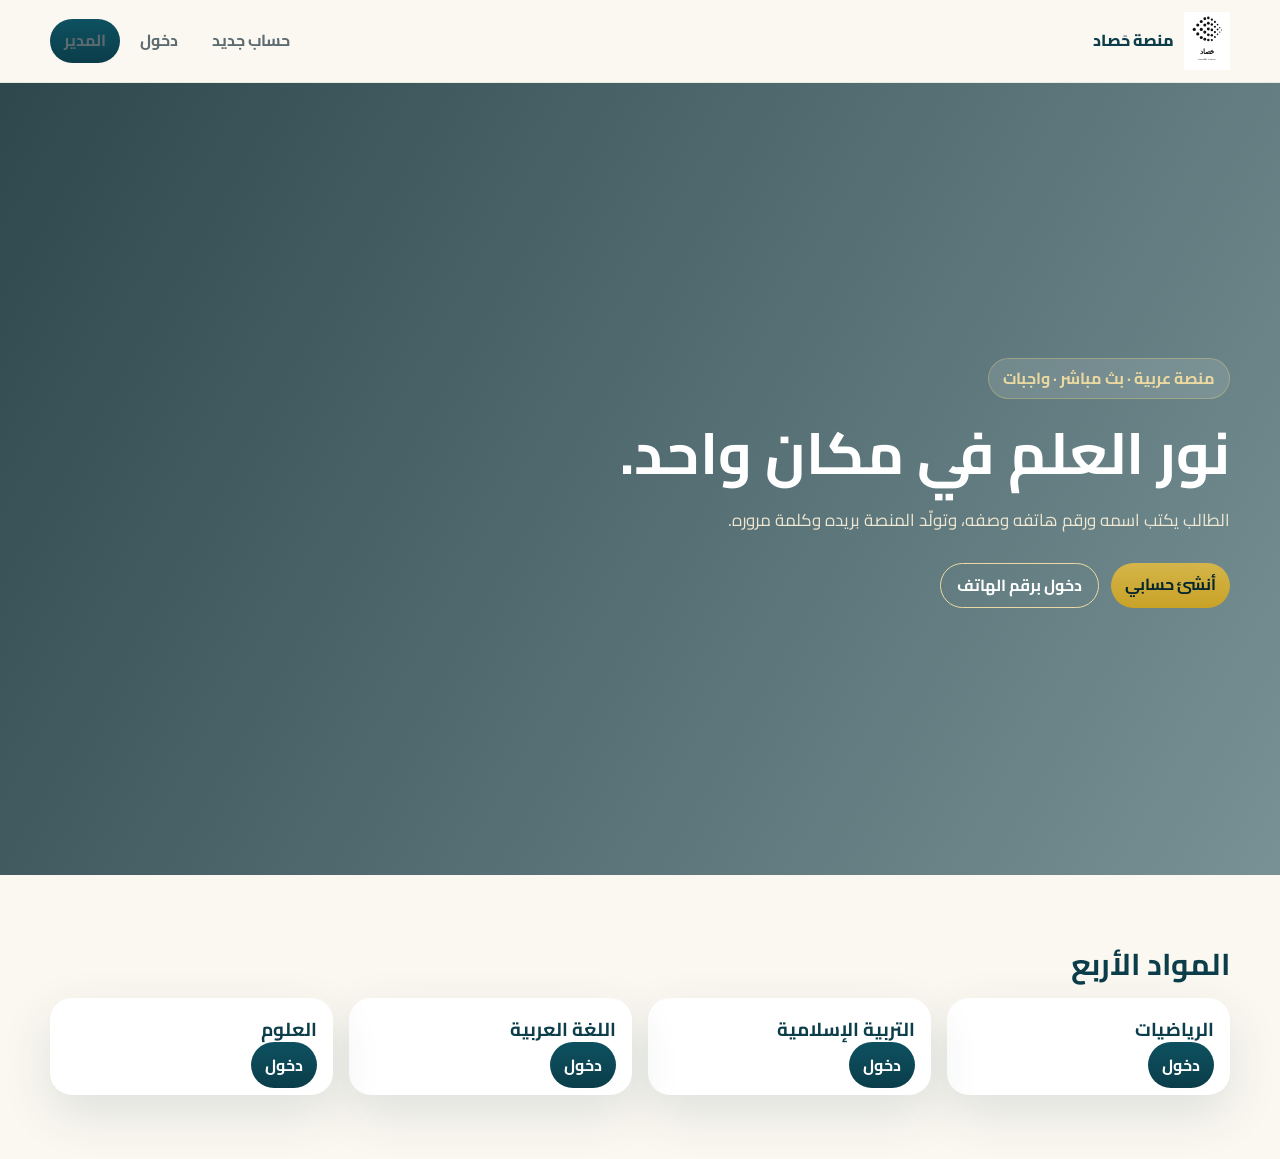
==== commit f549aa77: "Homepage links to phone self-register" ====
--- a/index.html
+++ b/index.html
@@ -12,45 +12,38 @@
   <nav class="nav">
     <div class="container nav-inner">
       <a class="brand" href="index.html">
-        <img src="assets/logo.svg" alt="حَصاد" style="width:46px;height:58px;object-fit:contain;border:0;border-radius:0;background:#fff">
+        <img src="assets/logo.svg" alt="حَصاد" style="width:46px;height:58px;object-fit:contain;background:#fff">
         <span>منصة حَصاد</span>
       </a>
       <div class="nav-links">
-        <a href="#subjects">المواد</a>
-        <a href="login.html">الطالب</a>
-        <a class="btn" href="login.html?as=teacher">المعلم</a>
+        <a href="register.html">حساب جديد</a>
+        <a href="login.html">دخول</a>
+        <a class="btn" href="login.html">المدير</a>
       </div>
     </div>
   </nav>
   <header class="hero">
     <div class="hero-bg"></div>
     <div class="container hero-content">
-      <div class="kicker">منصة عربية · بث مباشر · واجبات · أربع مواد</div>
-      <h1>نور العلم في مكان واحد:<br>رياضيات، تربية إسلامية، عربية وعلوم.</h1>
-      <p>يسجّل الطالب دخوله فيجد جدوله، واجباته، دروسه، وبث الحصص الأسبوعية داخل المنصة.</p>
+      <div class="kicker">منصة عربية · بث مباشر · واجبات</div>
+      <h1>نور العلم في مكان واحد.</h1>
+      <p>الطالب يكتب اسمه ورقم هاتفه وصفه، وتولّد المنصة بريده وكلمة مروره.</p>
       <div class="hero-actions">
-        <a class="btn btn-gold" href="login.html">دخول الطالب</a>
-        <a class="btn-outline" href="login.html?as=teacher">لوحة المعلم</a>
+        <a class="btn btn-gold" href="register.html">أنشئ حسابي</a>
+        <a class="btn-outline" href="login.html">دخول برقم الهاتف</a>
       </div>
     </div>
   </header>
   <section class="section" id="subjects">
     <div class="container">
       <h2>المواد الأربع</h2>
-      <p class="lead">كل مادة لها غرفة: بث، دروس، ملفات، وواجبات.</p>
       <div class="subjects">
-        <article class="subject-card"><img src="https://images.unsplash.com/photo-1635070041078-e363dbe005cb?auto=format&fit=crop&w=800&q=80" alt=""><div class="body"><h3>الرياضيات</h3><p>معادلات، هندسة، وجبر.</p><a class="btn" href="login.html">دخول المادة</a></div></article>
-        <article class="subject-card"><img src="https://images.unsplash.com/photo-1609599006353-e629aaabfeae?auto=format&fit=crop&w=800&q=80" alt=""><div class="body"><h3>التربية الإسلامية</h3><p>تفسير، فقه، وتلاوة.</p><a class="btn" href="login.html">دخول المادة</a></div></article>
-        <article class="subject-card"><img src="https://images.unsplash.com/photo-1456513080800-7d93d16e6986?auto=format&fit=crop&w=800&q=80" alt=""><div class="body"><h3>اللغة العربية</h3><p>نحو، بلاغة، وتعبير.</p><a class="btn" href="login.html">دخول المادة</a></div></article>
-        <article class="subject-card"><img src="https://images.unsplash.com/photo-1532094349884-543bc11b234d?auto=format&fit=crop&w=800&q=80" alt=""><div class="body"><h3>العلوم</h3><p>تجارب وتقارير علمية.</p><a class="btn" href="login.html">دخول المادة</a></div></article>
+        <article class="subject-card"><div class="body"><h3>الرياضيات</h3><a class="btn" href="login.html">دخول</a></div></article>
+        <article class="subject-card"><div class="body"><h3>التربية الإسلامية</h3><a class="btn" href="login.html">دخول</a></div></article>
+        <article class="subject-card"><div class="body"><h3>اللغة العربية</h3><a class="btn" href="login.html">دخول</a></div></article>
+        <article class="subject-card"><div class="body"><h3>العلوم</h3><a class="btn" href="login.html">دخول</a></div></article>
       </div>
     </div>
   </section>
-  <footer>
-    <div class="container footer-grid">
-      <div class="brand" style="color:#ead9a0"><img src="assets/logo.svg" alt="" style="width:40px;height:52px;object-fit:contain;background:#fff;border-radius:8px"> منصة حَصاد</div>
-      <div><p><a href="login.html">الطالب</a></p><p><a href="login.html?as=teacher">المعلم</a></p></div>
-    </div>
-  </footer>
 </body>
 </html>
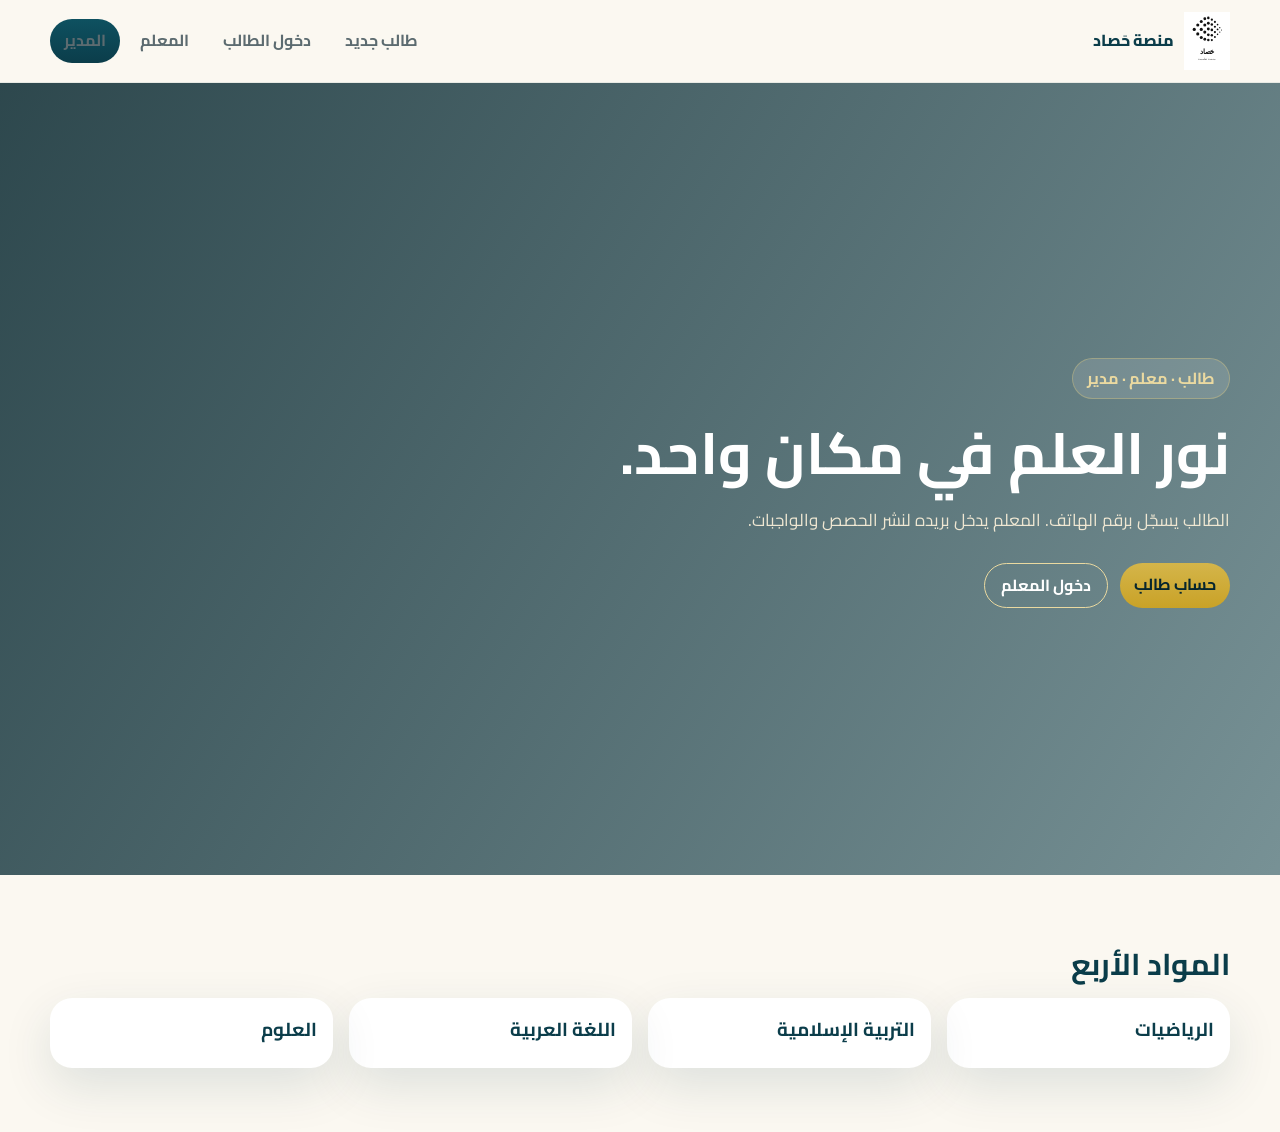
==== commit b1651fcb: "Restore teacher entry on homepage" ====
--- a/index.html
+++ b/index.html
@@ -16,32 +16,33 @@
         <span>منصة حَصاد</span>
       </a>
       <div class="nav-links">
-        <a href="register.html">حساب جديد</a>
-        <a href="login.html">دخول</a>
-        <a class="btn" href="login.html">المدير</a>
+        <a href="register.html">طالب جديد</a>
+        <a href="login.html">دخول الطالب</a>
+        <a href="login.html?as=teacher">المعلم</a>
+        <a class="btn" href="login.html?as=admin">المدير</a>
       </div>
     </div>
   </nav>
   <header class="hero">
     <div class="hero-bg"></div>
     <div class="container hero-content">
-      <div class="kicker">منصة عربية · بث مباشر · واجبات</div>
+      <div class="kicker">طالب · معلم · مدير</div>
       <h1>نور العلم في مكان واحد.</h1>
-      <p>الطالب يكتب اسمه ورقم هاتفه وصفه، وتولّد المنصة بريده وكلمة مروره.</p>
+      <p>الطالب يسجّل برقم الهاتف. المعلم يدخل بريده لنشر الحصص والواجبات.</p>
       <div class="hero-actions">
-        <a class="btn btn-gold" href="register.html">أنشئ حسابي</a>
-        <a class="btn-outline" href="login.html">دخول برقم الهاتف</a>
+        <a class="btn btn-gold" href="register.html">حساب طالب</a>
+        <a class="btn-outline" href="login.html?as=teacher">دخول المعلم</a>
       </div>
     </div>
   </header>
-  <section class="section" id="subjects">
+  <section class="section">
     <div class="container">
       <h2>المواد الأربع</h2>
       <div class="subjects">
-        <article class="subject-card"><div class="body"><h3>الرياضيات</h3><a class="btn" href="login.html">دخول</a></div></article>
-        <article class="subject-card"><div class="body"><h3>التربية الإسلامية</h3><a class="btn" href="login.html">دخول</a></div></article>
-        <article class="subject-card"><div class="body"><h3>اللغة العربية</h3><a class="btn" href="login.html">دخول</a></div></article>
-        <article class="subject-card"><div class="body"><h3>العلوم</h3><a class="btn" href="login.html">دخول</a></div></article>
+        <article class="subject-card"><div class="body"><h3>الرياضيات</h3></div></article>
+        <article class="subject-card"><div class="body"><h3>التربية الإسلامية</h3></div></article>
+        <article class="subject-card"><div class="body"><h3>اللغة العربية</h3></div></article>
+        <article class="subject-card"><div class="body"><h3>العلوم</h3></div></article>
       </div>
     </div>
   </section>
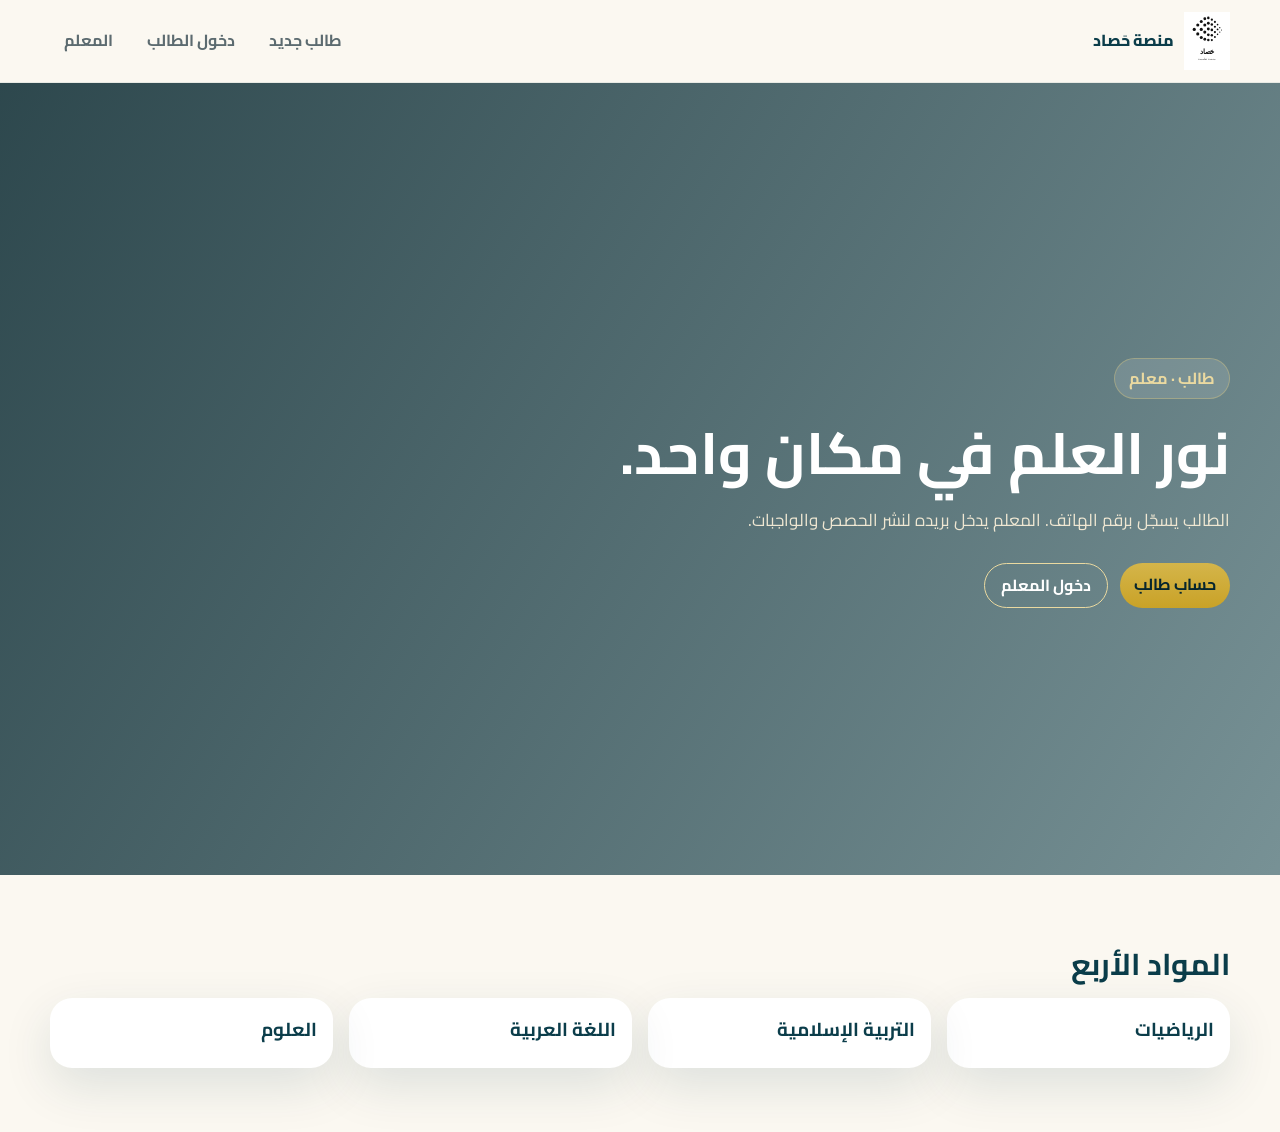
==== commit 9466ea4f: "Remove public admin button from homepage" ====
--- a/index.html
+++ b/index.html
@@ -19,14 +19,13 @@
         <a href="register.html">طالب جديد</a>
         <a href="login.html">دخول الطالب</a>
         <a href="login.html?as=teacher">المعلم</a>
-        <a class="btn" href="login.html?as=admin">المدير</a>
       </div>
     </div>
   </nav>
   <header class="hero">
     <div class="hero-bg"></div>
     <div class="container hero-content">
-      <div class="kicker">طالب · معلم · مدير</div>
+      <div class="kicker">طالب · معلم</div>
       <h1>نور العلم في مكان واحد.</h1>
       <p>الطالب يسجّل برقم الهاتف. المعلم يدخل بريده لنشر الحصص والواجبات.</p>
       <div class="hero-actions">
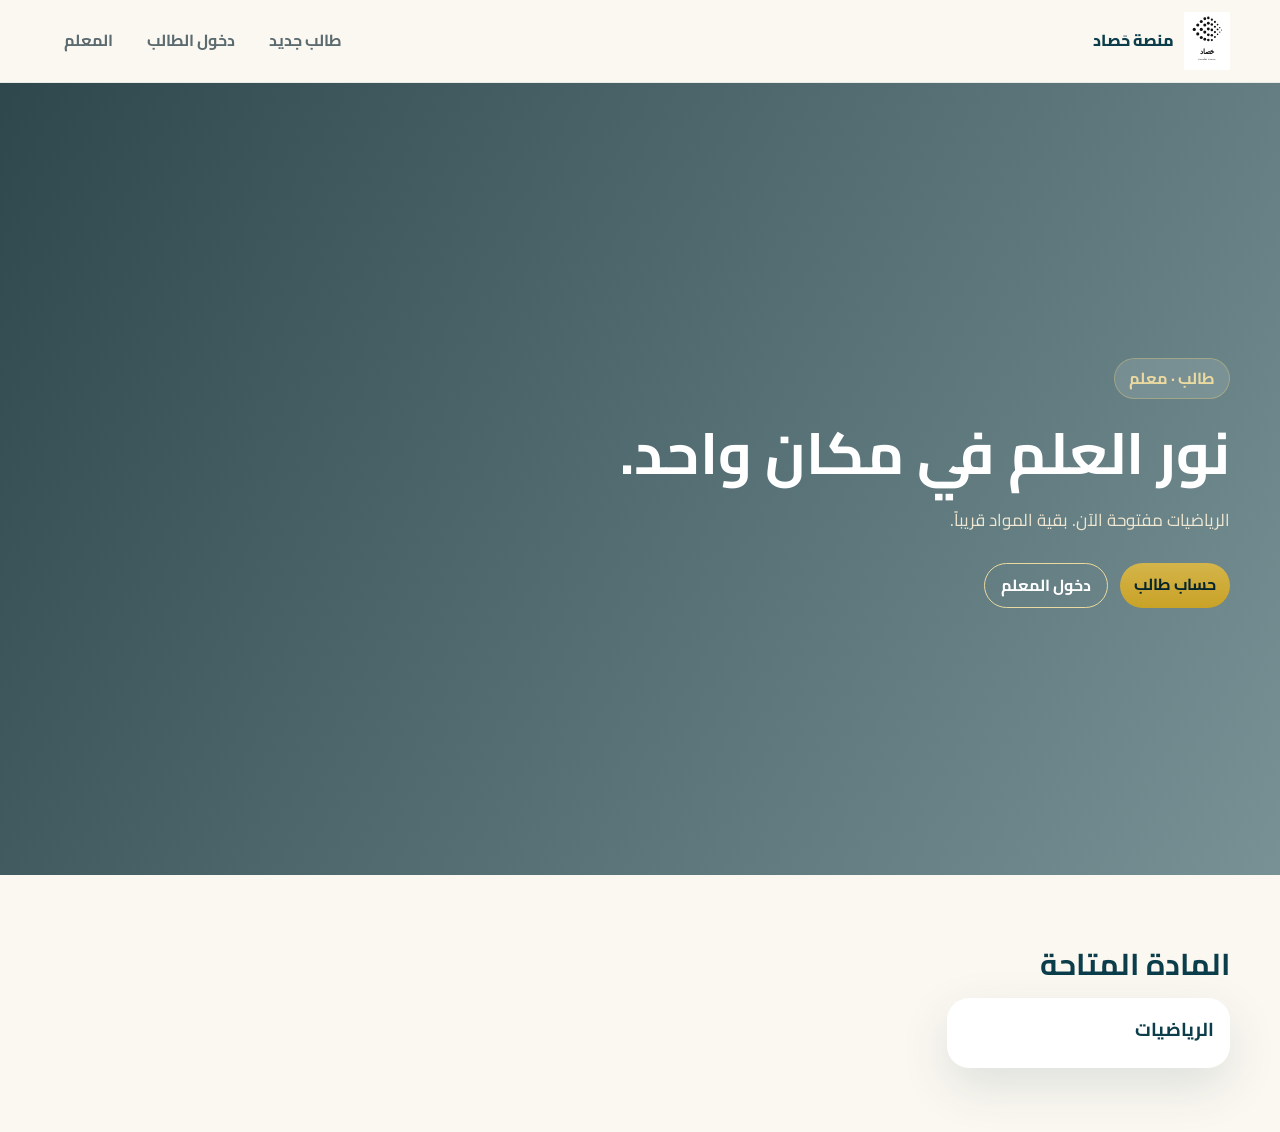
==== commit 0f81e169: "Landing page shows math only for now" ====
--- a/index.html
+++ b/index.html
@@ -27,7 +27,7 @@
     <div class="container hero-content">
       <div class="kicker">طالب · معلم</div>
       <h1>نور العلم في مكان واحد.</h1>
-      <p>الطالب يسجّل برقم الهاتف. المعلم يدخل بريده لنشر الحصص والواجبات.</p>
+      <p>الرياضيات مفتوحة الآن. بقية المواد قريباً.</p>
       <div class="hero-actions">
         <a class="btn btn-gold" href="register.html">حساب طالب</a>
         <a class="btn-outline" href="login.html?as=teacher">دخول المعلم</a>
@@ -36,12 +36,9 @@
   </header>
   <section class="section">
     <div class="container">
-      <h2>المواد الأربع</h2>
+      <h2>المادة المتاحة</h2>
       <div class="subjects">
         <article class="subject-card"><div class="body"><h3>الرياضيات</h3></div></article>
-        <article class="subject-card"><div class="body"><h3>التربية الإسلامية</h3></div></article>
-        <article class="subject-card"><div class="body"><h3>اللغة العربية</h3></div></article>
-        <article class="subject-card"><div class="body"><h3>العلوم</h3></div></article>
       </div>
     </div>
   </section>
